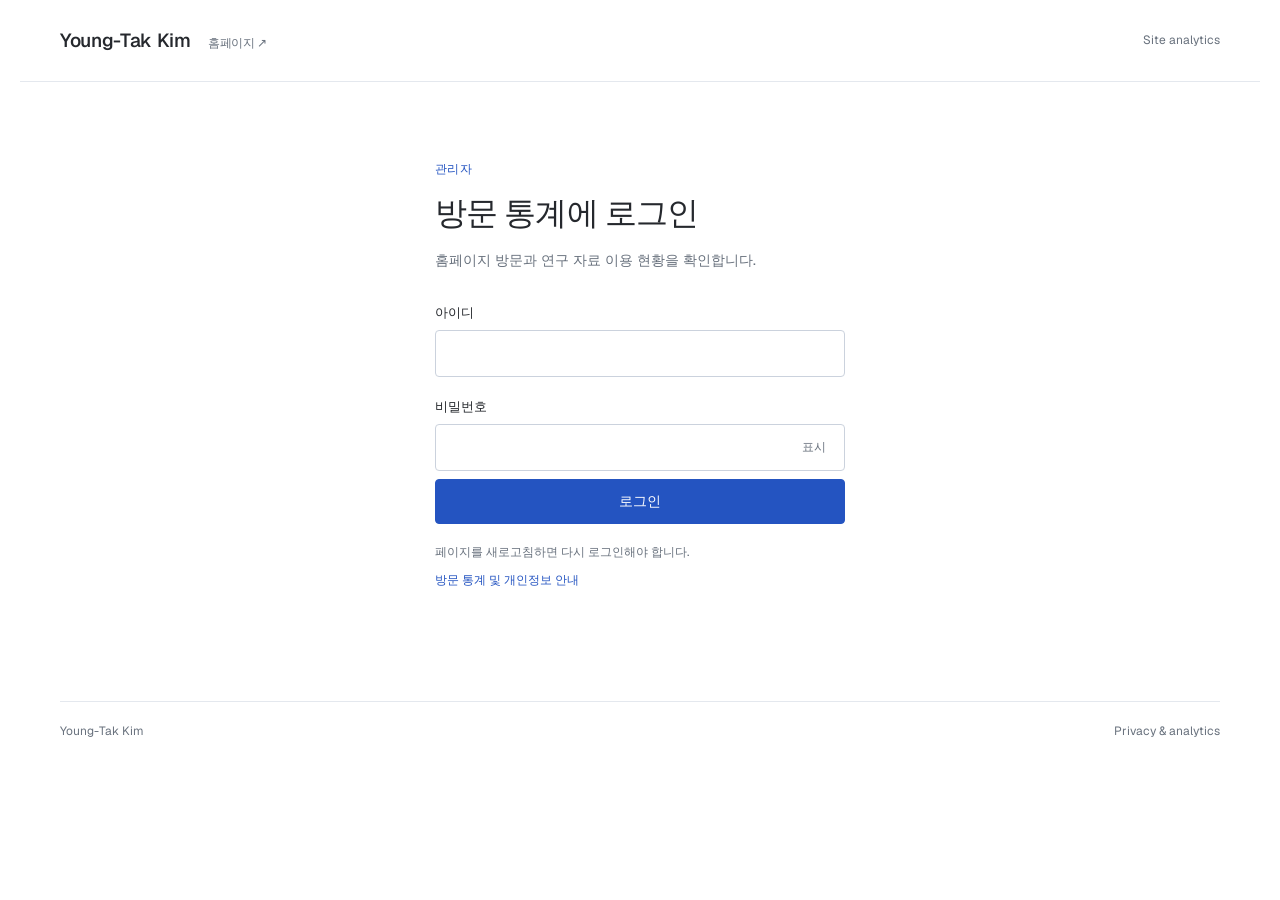
==== admin/index.html @ 55840bf1 "Add private website analytics dashboard" ====
<!doctype html>
<html lang="ko">
<head>
  <meta charset="utf-8">
  <meta name="viewport" content="width=device-width, initial-scale=1">
  <meta name="robots" content="noindex,nofollow,noarchive">
  <meta name="referrer" content="no-referrer">
  <meta name="color-scheme" content="light">
  <meta http-equiv="Content-Security-Policy" content="default-src 'self'; connect-src 'self' https://youngtak-site-analytics.wellchar512.chatgpt.site; script-src 'self'; style-src 'self'; font-src 'self'; img-src 'self' data:; base-uri 'none'; form-action 'none'">
  <title>방문 통계 — Young-Tak Kim</title>
  <link rel="icon" href="../assets/favicon.svg" type="image/svg+xml">
  <link rel="stylesheet" href="admin.css">
  <script src="admin.js" defer></script>
</head>
<body>
  <a class="skip-link" href="#main">본문으로 이동</a>
  <header class="site-header">
    <a class="site-name" href="../">Young-Tak Kim <span>홈페이지 ↗</span></a>
    <div class="header-actions"><span class="header-label">Site analytics</span><button id="logout" class="text-button" type="button" hidden>로그아웃</button></div>
  </header>
  <main id="main">
    <section id="login-panel" class="login-panel" aria-labelledby="login-title">
      <p class="eyebrow">관리자</p>
      <h1 id="login-title">방문 통계에 로그인</h1>
      <p class="login-intro">홈페이지 방문과 연구 자료 이용 현황을 확인합니다.</p>
      <form id="login-form" method="post">
        <label for="username">아이디</label>
        <input id="username" name="username" type="text" autocomplete="username" autocapitalize="none" spellcheck="false" required maxlength="100">
        <label for="password">비밀번호</label>
        <div class="password-field"><input id="password" name="password" type="password" autocomplete="current-password" required maxlength="256"><button id="toggle-password" type="button" aria-label="비밀번호 표시" aria-pressed="false">표시</button></div>
        <p id="login-message" class="status-message" role="status" aria-live="polite"></p>
        <button id="login-button" class="primary-button" type="submit" disabled>로그인</button>
      </form>
      <p class="login-note">페이지를 새로고침하면 다시 로그인해야 합니다.</p>
      <a class="privacy-link" href="../privacy/">방문 통계 및 개인정보 안내</a>
      <noscript><p class="status-message error">이 페이지를 사용하려면 JavaScript를 켜주세요.</p></noscript>
    </section>

    <section id="dashboard" class="dashboard" aria-labelledby="dashboard-title" hidden>
      <div class="dashboard-heading">
        <div><p class="eyebrow">홈페이지 이용 현황</p><h1 id="dashboard-title">방문 통계</h1><p id="range-description" class="subtle">데이터를 불러오는 중입니다.</p></div>
        <div class="dashboard-tools"><button id="refresh" type="button" class="secondary-button">새로고침</button><button id="export-csv" type="button" class="secondary-button" disabled>CSV 내보내기</button></div>
      </div>
      <div class="report-toolbar">
        <div class="range-buttons" role="group" aria-label="조회 기간"><button type="button" data-days="7" aria-pressed="false">7일</button><button type="button" data-days="30" aria-pressed="true">30일</button><button type="button" data-days="90" aria-pressed="false">90일</button></div>
        <p id="updated-at" class="subtle">모든 날짜와 시간은 UTC 기준입니다.</p>
      </div>
      <p id="dashboard-message" class="status-message" role="status" aria-live="polite"></p>
      <div class="summary-metrics" aria-label="기간 합계">
        <div><h2>페이지 조회</h2><p id="total-pageviews" class="metric-value">—</p><span>홈페이지를 연 횟수</span></div>
        <div><h2>세션</h2><p id="total-sessions" class="metric-value">—</p><span>브라우저 탭 단위 · 사람 수 아님</span></div>
        <div><h2>상호작용</h2><p id="total-interactions" class="metric-value">—</p><span>메뉴·자료 클릭 및 영상 재생</span></div>
      </div>

      <section class="chart-section" aria-labelledby="daily-heading">
        <div class="section-heading"><div><h2 id="daily-heading">일별 추이</h2><p class="subtle">해당 기간에 수집된 기록</p></div><label class="chart-select" for="chart-metric">표시<select id="chart-metric"><option value="pageviews">페이지 조회</option><option value="sessions">세션</option><option value="interactions">상호작용</option></select></label></div>
        <div id="chart-empty" class="empty-state" hidden>선택한 기간에 수집된 기록이 없습니다.</div>
        <svg id="daily-chart" viewBox="0 0 960 260" role="img" aria-labelledby="chart-title chart-description"><title id="chart-title">일별 페이지 조회</title><desc id="chart-description">데이터를 불러오는 중입니다.</desc></svg>
        <details class="daily-details"><summary>일별 숫자 보기</summary><div class="table-scroll"><table><caption class="sr-only">UTC 기준 일별 이용 통계</caption><thead><tr><th scope="col">날짜 · UTC</th><th scope="col" class="number">조회</th><th scope="col" class="number">세션</th><th scope="col" class="number">상호작용</th></tr></thead><tbody id="daily-table"></tbody></table></div></details>
      </section>

      <div class="rank-grid">
        <section class="rank-section" aria-labelledby="countries-heading"><h2 id="countries-heading">국가</h2><p class="subtle">대략적인 접속 지역</p><ol id="countries-list" class="rank-list"></ol></section>
        <section class="rank-section" aria-labelledby="regions-heading"><h2 id="regions-heading">지역</h2><p class="subtle">도시나 개인의 위치를 식별하지 않습니다.</p><ol id="regions-list" class="rank-list"></ol></section>
        <section class="rank-section" aria-labelledby="referrers-heading"><h2 id="referrers-heading">유입 경로</h2><p class="subtle">이전 페이지의 도메인만 표시</p><ol id="referrers-list" class="rank-list"></ol></section>
        <section class="rank-section" aria-labelledby="devices-heading"><h2 id="devices-heading">기기</h2><p class="subtle">기기 유형별 이용 기록</p><ol id="devices-list" class="rank-list"></ol></section>
        <section class="rank-section" aria-labelledby="browsers-heading"><h2 id="browsers-heading">브라우저</h2><p class="subtle">브라우저 종류별 이용 기록</p><ol id="browsers-list" class="rank-list"></ol></section>
        <section class="rank-section" aria-labelledby="events-heading"><h2 id="events-heading">상호작용 종류</h2><p class="subtle">실제로 발생한 클릭과 재생</p><ol id="events-list" class="rank-list"></ol></section>
      </div>

      <section class="recent-section" aria-labelledby="recent-heading">
        <div class="section-heading"><h2 id="recent-heading">최근 기록</h2><p id="recent-count" class="subtle">최대 100건</p></div>
        <div class="table-scroll" tabindex="0" role="region" aria-label="최근 이용 기록 표, 가로 스크롤 가능"><table class="recent-table"><caption class="sr-only">최근 홈페이지 이용 기록, 모든 시간 UTC</caption><thead><tr><th scope="col">시간 · UTC</th><th scope="col">종류</th><th scope="col">대상</th><th scope="col">국가 / 지역</th><th scope="col">기기</th><th scope="col">브라우저</th><th scope="col">유입</th></tr></thead><tbody id="recent-table"></tbody></table></div>
        <p id="recent-empty" class="empty-state" hidden>선택한 기간에 이용 기록이 없습니다.</p>
      </section>
      <aside class="collection-notes" aria-label="통계 안내">
        <p id="collection-start">수집 시작일 확인 중</p>
        <p id="geo-note">지역 정보는 대략적이며, 확인할 수 없는 접속은 ‘알 수 없음’으로 표시됩니다.</p>
        <p>국가·지역·유입·기기·브라우저의 숫자는 수집된 기록 수이며, 개인별 방문 횟수가 아닙니다.</p>
        <p>세션은 브라우저 탭별 임시 식별자로 집계합니다. 실제 방문자 수와 같지 않으며, 동일한 사람이 여러 세션으로 나타날 수 있습니다. 통계는 최근 90일을 대상으로 하며, 더 오래된 기록은 이후 서비스 요청에 따른 정리 작업에서 삭제됩니다.</p>
        <label class="optout-control"><input id="owner-optout" type="checkbox" checked>이 브라우저의 내 방문을 통계에서 제외</label>
        <p id="optout-note" class="subtle">로그인한 브라우저는 기본적으로 제외됩니다. 이 설정은 이 브라우저에만 적용됩니다.</p>
      </aside>
    </section>
  </main>
  <footer><span>Young-Tak Kim</span><a href="../privacy/">Privacy &amp; analytics</a></footer>
</body>
</html>
---- admin/admin.css ----
@font-face{font-family:Geist;font-style:normal;font-weight:100 900;font-display:swap;src:url('../assets/fonts/geist-latin-variable.woff2') format('woff2')}
:root{font-family:Geist,system-ui,-apple-system,'Segoe UI',sans-serif;color:#25282d;background:#fff;font-size:15px;line-height:1.65;font-synthesis:none;--blue:#2454c1;--muted:#68717d;--line:#e4e8ee;--wash:#f5f8fd;--red:#a72e3b}
*{box-sizing:border-box}body{margin:0}h1,h2,p{margin:0}h1{font-size:32px;line-height:1.3;letter-spacing:-.9px;font-weight:600}h2{font-size:18px;line-height:1.4;letter-spacing:-.35px;font-weight:600}a{color:var(--blue);text-decoration:none;text-underline-offset:4px}a:hover{text-decoration:underline}button,input,select{font:inherit}button{cursor:pointer}button:disabled{cursor:wait;opacity:.5}button,a,input,select,summary,[tabindex]{-webkit-tap-highlight-color:transparent}button:focus-visible,a:focus-visible,input:focus-visible,select:focus-visible,summary:focus-visible,[tabindex]:focus-visible{outline:2px solid var(--blue);outline-offset:3px}button,input,select{border-radius:4px}button{transition:background-color .15s,color .15s,border-color .15s}input[type=text],input[type=password]{width:100%;min-height:46px;padding:10px 12px;border:1px solid #cbd2dd;background:#fff;color:#25282d}input:focus{border-color:var(--blue)}[hidden]{display:none!important}.sr-only{position:absolute;width:1px;height:1px;margin:-1px;padding:0;overflow:hidden;clip:rect(0,0,0,0);white-space:nowrap;border:0}.skip-link{position:fixed;z-index:10;top:8px;left:16px;padding:10px 16px;background:white;transform:translateY(-160%)}.skip-link:focus{transform:none}
.site-header{max-width:1240px;margin:auto;padding:25px 40px;display:flex;justify-content:space-between;align-items:center;border-bottom:1px solid var(--line);gap:20px}.site-name{font-size:19px;font-weight:550;letter-spacing:-.35px;color:#25282d}.site-name span{font-size:12px;font-weight:400;color:var(--muted);margin-left:13px}.header-actions{display:flex;align-items:center;gap:24px}.header-label{font-size:12px;color:var(--muted)}.text-button{border:0;background:none;padding:8px 0;min-height:42px;color:var(--muted);font-size:13px}.text-button:hover{color:var(--blue)}main{max-width:1240px;margin:auto;padding:0 40px}.login-panel{max-width:410px;margin:78px auto 110px}.eyebrow{font-size:12px;font-weight:600;color:var(--blue);margin-bottom:12px;letter-spacing:.04em}.login-intro{color:var(--muted);font-size:14px;margin-top:15px;margin-bottom:30px}.login-panel form>label{display:block;font-size:13px;font-weight:550;margin:19px 0 7px}.password-field{position:relative}.password-field input{padding-right:68px}.password-field button{position:absolute;right:7px;top:4px;bottom:4px;border:0;background:transparent;font-size:12px;color:var(--muted);min-width:49px}.password-field button:hover{color:var(--blue);background:var(--wash)}.primary-button{background:var(--blue);color:#fff;border:1px solid var(--blue);padding:10px 18px;min-height:45px;font-size:14px;font-weight:550}.primary-button:hover{background:#1b439c}.login-panel .primary-button{width:100%;margin-top:8px}.login-note{color:var(--muted);font-size:12px;line-height:1.7;margin-top:18px}.privacy-link{font-size:12px;display:inline-block;margin-top:8px}.status-message{font-size:13px;line-height:1.6;min-height:21px;margin-top:14px;color:var(--muted)}.status-message:empty{margin-top:0;min-height:0}.status-message.error{color:var(--red)}
.dashboard{padding:45px 0 24px}.dashboard-heading{display:flex;justify-content:space-between;align-items:flex-end;gap:24px}.dashboard-heading .subtle{margin-top:11px}.dashboard-tools{display:flex;gap:9px;padding-bottom:2px}.secondary-button{border:1px solid #d8dfe9;background:#fff;color:#3e4857;padding:8px 14px;min-height:42px;font-size:13px}.secondary-button:hover{border-color:#a8bade;background:var(--wash)}.subtle{font-size:12px;color:var(--muted);line-height:1.6}.report-toolbar{display:flex;justify-content:space-between;align-items:center;gap:18px;margin-top:31px;padding-bottom:19px;border-bottom:1px solid var(--line)}.range-buttons{display:flex;gap:4px}.range-buttons button{min-height:37px;min-width:56px;padding:5px 13px;border:1px solid transparent;background:transparent;font-size:13px;color:var(--muted)}.range-buttons button[aria-pressed=true]{background:#edf2fc;color:var(--blue);border-color:#dee7f8;font-weight:550}.range-buttons button:hover{background:var(--wash)}.summary-metrics{display:grid;grid-template-columns:repeat(3,minmax(0,1fr));margin-top:28px;margin-bottom:40px}.summary-metrics>div{padding:0 30px;border-left:1px solid var(--line)}.summary-metrics>div:first-child{padding-left:0;border:0}.summary-metrics h2{font-size:13px;font-weight:500;color:var(--muted);letter-spacing:0}.metric-value{font-size:44px;line-height:1.2;font-weight:550;font-variant-numeric:tabular-nums;letter-spacing:-1.5px;margin-top:10px}.summary-metrics span{display:block;font-size:11px;color:var(--muted);margin-top:9px}.section-heading{display:flex;justify-content:space-between;align-items:center;gap:18px;margin-bottom:22px}.section-heading .subtle{margin-top:5px}.chart-section{padding:29px 0 24px;border-top:1px solid var(--line);border-bottom:1px solid var(--line)}.chart-select{display:flex;align-items:center;gap:10px;font-size:12px;color:var(--muted)}select{min-height:40px;padding:6px 28px 6px 10px;border:1px solid #d8dfe9;color:#3e4857;background:#fff;font-size:12px}#daily-chart{display:block;width:100%;height:auto;overflow:visible;font-family:inherit}#daily-chart .chart-grid{stroke:#e9edf3;stroke-width:1}#daily-chart .chart-axis{fill:#7b8491;font-size:11px}#daily-chart .chart-line{fill:none;stroke:var(--blue);stroke-width:2.5;stroke-linecap:round;stroke-linejoin:round}#daily-chart .chart-point{fill:var(--blue);stroke:#fff;stroke-width:1.5}#daily-chart .chart-area{fill:#2454c10a}.empty-state{padding:35px 12px;text-align:center;color:var(--muted);font-size:13px;border:1px dashed var(--line);border-radius:3px}.daily-details{margin-top:14px}.daily-details summary{font-size:12px;color:var(--blue);cursor:pointer;min-height:32px;padding:5px 0;width:fit-content}.daily-details .table-scroll{max-height:290px;margin-top:12px}.rank-grid{display:grid;grid-template-columns:repeat(3,minmax(0,1fr));column-gap:38px;margin-top:14px}.rank-section{padding:27px 0 24px;border-bottom:1px solid var(--line);min-width:0}.rank-section h2{font-size:16px}.rank-section>.subtle{min-height:19px;margin-top:6px}.rank-list{list-style:none;margin:21px 0 0;padding:0}.rank-list li+li{margin-top:14px}.rank-row{display:flex;justify-content:space-between;gap:15px;font-size:13px;line-height:1.5}.rank-name{overflow-wrap:anywhere}.rank-count{font-variant-numeric:tabular-nums;color:var(--muted);white-space:nowrap}.rank-track{height:3px;background:#f1f4f8;margin-top:6px}.rank-track span{display:block;height:100%;background:#a7bce9}.rank-list .no-data{color:var(--muted);font-size:13px;padding:3px 0}.recent-section{margin-top:35px}.recent-section .section-heading{margin-bottom:16px}.table-scroll{overflow-x:auto;overscroll-behavior-x:contain;border-bottom:1px solid var(--line)}table{width:100%;border-collapse:collapse;font-size:12px;line-height:1.6;text-align:left}th{color:var(--muted);font-weight:500;background:#f8fafc;white-space:nowrap}th,td{padding:12px 14px;border-top:1px solid var(--line);vertical-align:top}th:first-child,td:first-child{padding-left:12px}td{overflow-wrap:anywhere}.number{text-align:right;font-variant-numeric:tabular-nums}.recent-table{min-width:840px}.recent-table td:first-child{white-space:nowrap;font-variant-numeric:tabular-nums}.recent-table th:nth-child(3){min-width:115px}.recent-table td:nth-child(7){max-width:190px}.collection-notes{font-size:12px;color:var(--muted);line-height:1.8;padding:24px 0 3px;max-width:850px}.collection-notes p+p{margin-top:6px}.optout-control{display:flex;align-items:center;gap:9px;color:#485363;margin-top:18px;min-height:38px;cursor:pointer}.optout-control input{width:16px;height:16px;accent-color:var(--blue)}footer{max-width:1160px;margin:24px auto 0;border-top:1px solid var(--line);padding:20px 0 29px;display:flex;justify-content:space-between;gap:20px;color:var(--muted);font-size:12px}footer a{color:var(--muted)}
.privacy-main{max-width:780px;padding-top:57px;padding-bottom:25px}.privacy-main h1{margin-bottom:22px}.privacy-main h2{font-size:20px;margin:36px 0 13px}.privacy-main p,.privacy-main li{font-size:15px;line-height:1.8}.privacy-main p+p{margin-top:13px}.privacy-main ul{padding-left:22px}.privacy-main li+li{margin-top:9px}.privacy-main .privacy-control{margin-top:25px;padding-top:23px;border-top:1px solid var(--line)}.privacy-main .subtle{font-size:12px}.privacy-main .optout-control{font-size:14px}
.recent-table .event-target{min-width:190px;max-width:280px}.event-title{display:-webkit-box;-webkit-line-clamp:2;-webkit-box-orient:vertical;overflow:hidden}
@media(max-width:960px){.rank-grid{grid-template-columns:repeat(2,minmax(0,1fr));gap:0 30px}.dashboard-heading{align-items:flex-start}.summary-metrics>div{padding-inline:22px}footer{margin-inline:40px}.header-label{display:none}}
@media(max-width:620px){.site-header{padding:19px 22px}.site-name{font-size:17px}.site-name span{display:none}.header-actions{gap:12px}main{padding-inline:22px}.login-panel{margin:50px auto 85px}.login-panel h1{font-size:28px}.dashboard{padding-top:30px}.dashboard-heading{display:block}h1{font-size:29px}.dashboard-tools{margin-top:21px}.report-toolbar{align-items:flex-start;flex-direction:column;gap:12px;margin-top:24px}.summary-metrics{margin:25px 0 30px}.summary-metrics>div{padding-inline:13px}.summary-metrics h2{font-size:12px}.metric-value{font-size:31px;letter-spacing:-.9px}.summary-metrics span{font-size:10px;line-height:1.65}.section-heading{align-items:flex-start}.chart-section{padding-top:24px}.chart-select{gap:6px}.chart-select select{max-width:126px}.rank-grid{column-gap:23px}.rank-section{padding-top:23px}.rank-section h2{font-size:15px}.rank-section>.subtle{font-size:11px}.rank-row{font-size:12px;gap:9px}.recent-section{margin-top:28px}.recent-section .section-heading{align-items:center}.collection-notes{font-size:11px}.optout-control{align-items:flex-start}.optout-control input{margin-top:5px;flex:none}footer{margin-inline:22px;font-size:11px}.privacy-main{padding-top:35px}.privacy-main p,.privacy-main li{font-size:14px}.privacy-main h2{font-size:19px}}
@media(max-width:360px){main,.site-header{padding-inline:18px}.summary-metrics>div{padding-inline:9px}.metric-value{font-size:27px}.rank-grid{grid-template-columns:1fr}.summary-metrics span{font-size:10px}.chart-select{font-size:0}.chart-select select{font-size:12px}}
@media(prefers-reduced-motion:reduce){*,*:before,*:after{scroll-behavior:auto!important;transition:none!important;animation:none!important}}
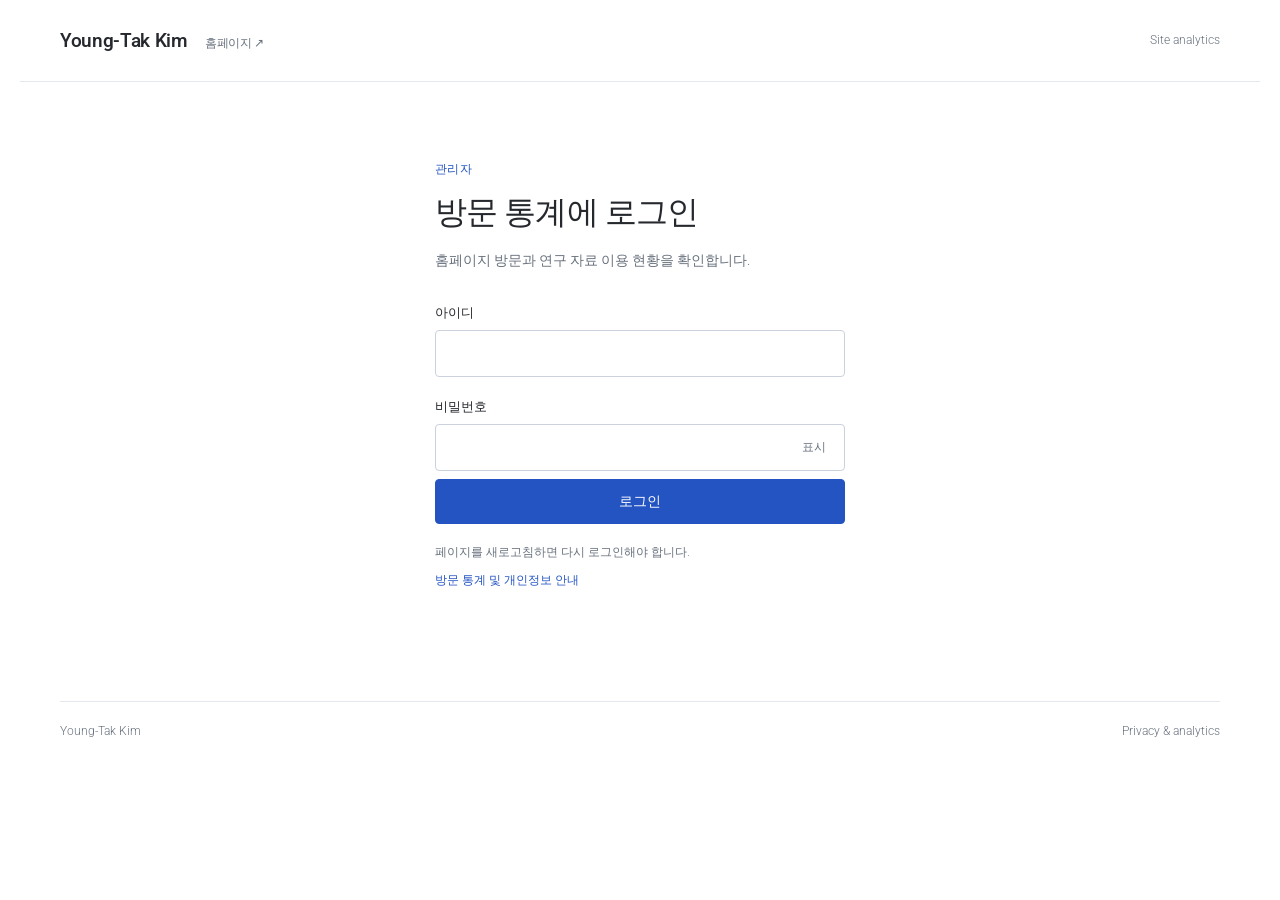
==== commit 04c4f1a4: "Use self-hosted Roboto typography inspired by reference CV" ====
--- a/admin/index.html
+++ b/admin/index.html
@@ -9,8 +9,9 @@
   <meta http-equiv="Content-Security-Policy" content="default-src 'self'; connect-src 'self' https://youngtak-site-analytics.wellchar512.chatgpt.site; script-src 'self'; style-src 'self'; font-src 'self'; img-src 'self' data:; base-uri 'none'; form-action 'none'">
   <title>방문 통계 — Young-Tak Kim</title>
   <link rel="icon" href="../assets/favicon.svg" type="image/svg+xml">
-  <link rel="stylesheet" href="admin.css">
-  <script src="admin.js" defer></script>
+  <link rel="stylesheet" href="../assets/fonts/roboto.css">
+  <link rel="stylesheet" href="admin.css?v=roboto-20261112">
+  <script src="admin.js?v=country-only-20261112" defer></script>
 </head>
 <body>
   <a class="skip-link" href="#main">본문으로 이동</a>
@@ -60,8 +61,7 @@
       </section>
 
       <div class="rank-grid">
-        <section class="rank-section" aria-labelledby="countries-heading"><h2 id="countries-heading">국가</h2><p class="subtle">대략적인 접속 지역</p><ol id="countries-list" class="rank-list"></ol></section>
-        <section class="rank-section" aria-labelledby="regions-heading"><h2 id="regions-heading">지역</h2><p class="subtle">도시나 개인의 위치를 식별하지 않습니다.</p><ol id="regions-list" class="rank-list"></ol></section>
+        <section class="rank-section" aria-labelledby="countries-heading"><h2 id="countries-heading">국가</h2><p class="subtle">접속 국가별 기록</p><ol id="countries-list" class="rank-list"></ol></section>
         <section class="rank-section" aria-labelledby="referrers-heading"><h2 id="referrers-heading">유입 경로</h2><p class="subtle">이전 페이지의 도메인만 표시</p><ol id="referrers-list" class="rank-list"></ol></section>
         <section class="rank-section" aria-labelledby="devices-heading"><h2 id="devices-heading">기기</h2><p class="subtle">기기 유형별 이용 기록</p><ol id="devices-list" class="rank-list"></ol></section>
         <section class="rank-section" aria-labelledby="browsers-heading"><h2 id="browsers-heading">브라우저</h2><p class="subtle">브라우저 종류별 이용 기록</p><ol id="browsers-list" class="rank-list"></ol></section>
@@ -70,13 +70,13 @@
 
       <section class="recent-section" aria-labelledby="recent-heading">
         <div class="section-heading"><h2 id="recent-heading">최근 기록</h2><p id="recent-count" class="subtle">최대 100건</p></div>
-        <div class="table-scroll" tabindex="0" role="region" aria-label="최근 이용 기록 표, 가로 스크롤 가능"><table class="recent-table"><caption class="sr-only">최근 홈페이지 이용 기록, 모든 시간 UTC</caption><thead><tr><th scope="col">시간 · UTC</th><th scope="col">종류</th><th scope="col">대상</th><th scope="col">국가 / 지역</th><th scope="col">기기</th><th scope="col">브라우저</th><th scope="col">유입</th></tr></thead><tbody id="recent-table"></tbody></table></div>
+        <div class="table-scroll" tabindex="0" role="region" aria-label="최근 이용 기록 표, 가로 스크롤 가능"><table class="recent-table"><caption class="sr-only">최근 홈페이지 이용 기록, 모든 시간 UTC</caption><thead><tr><th scope="col">시간 · UTC</th><th scope="col">종류</th><th scope="col">대상</th><th scope="col">국가</th><th scope="col">기기</th><th scope="col">브라우저</th><th scope="col">유입</th></tr></thead><tbody id="recent-table"></tbody></table></div>
         <p id="recent-empty" class="empty-state" hidden>선택한 기간에 이용 기록이 없습니다.</p>
       </section>
       <aside class="collection-notes" aria-label="통계 안내">
         <p id="collection-start">수집 시작일 확인 중</p>
-        <p id="geo-note">지역 정보는 대략적이며, 확인할 수 없는 접속은 ‘알 수 없음’으로 표시됩니다.</p>
-        <p>국가·지역·유입·기기·브라우저의 숫자는 수집된 기록 수이며, 개인별 방문 횟수가 아닙니다.</p>
+        <p id="geo-note">접속 국가는 호스팅에서 제공하는 정보를 사용합니다.</p>
+        <p>국가·유입·기기·브라우저의 숫자는 수집된 기록 수이며, 개인별 방문 횟수가 아닙니다.</p>
         <p>세션은 브라우저 탭별 임시 식별자로 집계합니다. 실제 방문자 수와 같지 않으며, 동일한 사람이 여러 세션으로 나타날 수 있습니다. 통계는 최근 90일을 대상으로 하며, 더 오래된 기록은 이후 서비스 요청에 따른 정리 작업에서 삭제됩니다.</p>
         <label class="optout-control"><input id="owner-optout" type="checkbox" checked>이 브라우저의 내 방문을 통계에서 제외</label>
         <p id="optout-note" class="subtle">로그인한 브라우저는 기본적으로 제외됩니다. 이 설정은 이 브라우저에만 적용됩니다.</p>
--- a/assets/fonts/roboto.css
+++ b/assets/fonts/roboto.css
@@ -0,0 +1,44 @@
+/* latin-ext */
+@font-face {
+  font-family: 'Roboto';
+  font-style: italic;
+  font-weight: 100 900;
+  font-stretch: 100%;
+  font-display: swap;
+  src: url(roboto-latin-ext-italic-variable.woff2) format('woff2');
+  unicode-range: U+0100-02BA, U+02BD-02C5, U+02C7-02CC, U+02CE-02D7, U+02DD-02FF, U+0304, U+0308, U+0329, U+1D00-1DBF, U+1E00-1E9F, U+1EF2-1EFF, U+2020, U+20A0-20AB, U+20AD-20C4, U+2113, U+2C60-2C7F, U+A720-A7FF;
+}
+
+/* latin */
+@font-face {
+  font-family: 'Roboto';
+  font-style: italic;
+  font-weight: 100 900;
+  font-stretch: 100%;
+  font-display: swap;
+  src: url(roboto-latin-italic-variable.woff2) format('woff2');
+  unicode-range: U+0000-00FF, U+0131, U+0152-0153, U+02BB-02BC, U+02C6, U+02DA, U+02DC, U+0304, U+0308, U+0329, U+2000-206F, U+20AC, U+2122, U+2191, U+2193, U+2212, U+2215, U+FEFF, U+FFFD;
+}
+
+/* latin-ext */
+@font-face {
+  font-family: 'Roboto';
+  font-style: normal;
+  font-weight: 100 900;
+  font-stretch: 100%;
+  font-display: swap;
+  src: url(roboto-latin-ext-variable.woff2) format('woff2');
+  unicode-range: U+0100-02BA, U+02BD-02C5, U+02C7-02CC, U+02CE-02D7, U+02DD-02FF, U+0304, U+0308, U+0329, U+1D00-1DBF, U+1E00-1E9F, U+1EF2-1EFF, U+2020, U+20A0-20AB, U+20AD-20C4, U+2113, U+2C60-2C7F, U+A720-A7FF;
+}
+
+/* latin */
+@font-face {
+  font-family: 'Roboto';
+  font-style: normal;
+  font-weight: 100 900;
+  font-stretch: 100%;
+  font-display: swap;
+  src: url(roboto-latin-variable.woff2) format('woff2');
+  unicode-range: U+0000-00FF, U+0131, U+0152-0153, U+02BB-02BC, U+02C6, U+02DA, U+02DC, U+0304, U+0308, U+0329, U+2000-206F, U+20AC, U+2122, U+2191, U+2193, U+2212, U+2215, U+FEFF, U+FFFD;
+}
+
--- a/admin/admin.css
+++ b/admin/admin.css
@@ -1,5 +1,4 @@
-@font-face{font-family:Geist;font-style:normal;font-weight:100 900;font-display:swap;src:url('../assets/fonts/geist-latin-variable.woff2') format('woff2')}
-:root{font-family:Geist,system-ui,-apple-system,'Segoe UI',sans-serif;color:#25282d;background:#fff;font-size:15px;line-height:1.65;font-synthesis:none;--blue:#2454c1;--muted:#68717d;--line:#e4e8ee;--wash:#f5f8fd;--red:#a72e3b}
+:root{font-family:Roboto,system-ui,-apple-system,'Segoe UI',sans-serif;color:#25282d;background:#fff;font-size:15px;font-weight:300;line-height:1.65;font-synthesis:none;--blue:#2454c1;--muted:#68717d;--line:#e4e8ee;--wash:#f5f8fd;--red:#a72e3b}
 *{box-sizing:border-box}body{margin:0}h1,h2,p{margin:0}h1{font-size:32px;line-height:1.3;letter-spacing:-.9px;font-weight:600}h2{font-size:18px;line-height:1.4;letter-spacing:-.35px;font-weight:600}a{color:var(--blue);text-decoration:none;text-underline-offset:4px}a:hover{text-decoration:underline}button,input,select{font:inherit}button{cursor:pointer}button:disabled{cursor:wait;opacity:.5}button,a,input,select,summary,[tabindex]{-webkit-tap-highlight-color:transparent}button:focus-visible,a:focus-visible,input:focus-visible,select:focus-visible,summary:focus-visible,[tabindex]:focus-visible{outline:2px solid var(--blue);outline-offset:3px}button,input,select{border-radius:4px}button{transition:background-color .15s,color .15s,border-color .15s}input[type=text],input[type=password]{width:100%;min-height:46px;padding:10px 12px;border:1px solid #cbd2dd;background:#fff;color:#25282d}input:focus{border-color:var(--blue)}[hidden]{display:none!important}.sr-only{position:absolute;width:1px;height:1px;margin:-1px;padding:0;overflow:hidden;clip:rect(0,0,0,0);white-space:nowrap;border:0}.skip-link{position:fixed;z-index:10;top:8px;left:16px;padding:10px 16px;background:white;transform:translateY(-160%)}.skip-link:focus{transform:none}
 .site-header{max-width:1240px;margin:auto;padding:25px 40px;display:flex;justify-content:space-between;align-items:center;border-bottom:1px solid var(--line);gap:20px}.site-name{font-size:19px;font-weight:550;letter-spacing:-.35px;color:#25282d}.site-name span{font-size:12px;font-weight:400;color:var(--muted);margin-left:13px}.header-actions{display:flex;align-items:center;gap:24px}.header-label{font-size:12px;color:var(--muted)}.text-button{border:0;background:none;padding:8px 0;min-height:42px;color:var(--muted);font-size:13px}.text-button:hover{color:var(--blue)}main{max-width:1240px;margin:auto;padding:0 40px}.login-panel{max-width:410px;margin:78px auto 110px}.eyebrow{font-size:12px;font-weight:600;color:var(--blue);margin-bottom:12px;letter-spacing:.04em}.login-intro{color:var(--muted);font-size:14px;margin-top:15px;margin-bottom:30px}.login-panel form>label{display:block;font-size:13px;font-weight:550;margin:19px 0 7px}.password-field{position:relative}.password-field input{padding-right:68px}.password-field button{position:absolute;right:7px;top:4px;bottom:4px;border:0;background:transparent;font-size:12px;color:var(--muted);min-width:49px}.password-field button:hover{color:var(--blue);background:var(--wash)}.primary-button{background:var(--blue);color:#fff;border:1px solid var(--blue);padding:10px 18px;min-height:45px;font-size:14px;font-weight:550}.primary-button:hover{background:#1b439c}.login-panel .primary-button{width:100%;margin-top:8px}.login-note{color:var(--muted);font-size:12px;line-height:1.7;margin-top:18px}.privacy-link{font-size:12px;display:inline-block;margin-top:8px}.status-message{font-size:13px;line-height:1.6;min-height:21px;margin-top:14px;color:var(--muted)}.status-message:empty{margin-top:0;min-height:0}.status-message.error{color:var(--red)}
 .dashboard{padding:45px 0 24px}.dashboard-heading{display:flex;justify-content:space-between;align-items:flex-end;gap:24px}.dashboard-heading .subtle{margin-top:11px}.dashboard-tools{display:flex;gap:9px;padding-bottom:2px}.secondary-button{border:1px solid #d8dfe9;background:#fff;color:#3e4857;padding:8px 14px;min-height:42px;font-size:13px}.secondary-button:hover{border-color:#a8bade;background:var(--wash)}.subtle{font-size:12px;color:var(--muted);line-height:1.6}.report-toolbar{display:flex;justify-content:space-between;align-items:center;gap:18px;margin-top:31px;padding-bottom:19px;border-bottom:1px solid var(--line)}.range-buttons{display:flex;gap:4px}.range-buttons button{min-height:37px;min-width:56px;padding:5px 13px;border:1px solid transparent;background:transparent;font-size:13px;color:var(--muted)}.range-buttons button[aria-pressed=true]{background:#edf2fc;color:var(--blue);border-color:#dee7f8;font-weight:550}.range-buttons button:hover{background:var(--wash)}.summary-metrics{display:grid;grid-template-columns:repeat(3,minmax(0,1fr));margin-top:28px;margin-bottom:40px}.summary-metrics>div{padding:0 30px;border-left:1px solid var(--line)}.summary-metrics>div:first-child{padding-left:0;border:0}.summary-metrics h2{font-size:13px;font-weight:500;color:var(--muted);letter-spacing:0}.metric-value{font-size:44px;line-height:1.2;font-weight:550;font-variant-numeric:tabular-nums;letter-spacing:-1.5px;margin-top:10px}.summary-metrics span{display:block;font-size:11px;color:var(--muted);margin-top:9px}.section-heading{display:flex;justify-content:space-between;align-items:center;gap:18px;margin-bottom:22px}.section-heading .subtle{margin-top:5px}.chart-section{padding:29px 0 24px;border-top:1px solid var(--line);border-bottom:1px solid var(--line)}.chart-select{display:flex;align-items:center;gap:10px;font-size:12px;color:var(--muted)}select{min-height:40px;padding:6px 28px 6px 10px;border:1px solid #d8dfe9;color:#3e4857;background:#fff;font-size:12px}#daily-chart{display:block;width:100%;height:auto;overflow:visible;font-family:inherit}#daily-chart .chart-grid{stroke:#e9edf3;stroke-width:1}#daily-chart .chart-axis{fill:#7b8491;font-size:11px}#daily-chart .chart-line{fill:none;stroke:var(--blue);stroke-width:2.5;stroke-linecap:round;stroke-linejoin:round}#daily-chart .chart-point{fill:var(--blue);stroke:#fff;stroke-width:1.5}#daily-chart .chart-area{fill:#2454c10a}.empty-state{padding:35px 12px;text-align:center;color:var(--muted);font-size:13px;border:1px dashed var(--line);border-radius:3px}.daily-details{margin-top:14px}.daily-details summary{font-size:12px;color:var(--blue);cursor:pointer;min-height:32px;padding:5px 0;width:fit-content}.daily-details .table-scroll{max-height:290px;margin-top:12px}.rank-grid{display:grid;grid-template-columns:repeat(3,minmax(0,1fr));column-gap:38px;margin-top:14px}.rank-section{padding:27px 0 24px;border-bottom:1px solid var(--line);min-width:0}.rank-section h2{font-size:16px}.rank-section>.subtle{min-height:19px;margin-top:6px}.rank-list{list-style:none;margin:21px 0 0;padding:0}.rank-list li+li{margin-top:14px}.rank-row{display:flex;justify-content:space-between;gap:15px;font-size:13px;line-height:1.5}.rank-name{overflow-wrap:anywhere}.rank-count{font-variant-numeric:tabular-nums;color:var(--muted);white-space:nowrap}.rank-track{height:3px;background:#f1f4f8;margin-top:6px}.rank-track span{display:block;height:100%;background:#a7bce9}.rank-list .no-data{color:var(--muted);font-size:13px;padding:3px 0}.recent-section{margin-top:35px}.recent-section .section-heading{margin-bottom:16px}.table-scroll{overflow-x:auto;overscroll-behavior-x:contain;border-bottom:1px solid var(--line)}table{width:100%;border-collapse:collapse;font-size:12px;line-height:1.6;text-align:left}th{color:var(--muted);font-weight:500;background:#f8fafc;white-space:nowrap}th,td{padding:12px 14px;border-top:1px solid var(--line);vertical-align:top}th:first-child,td:first-child{padding-left:12px}td{overflow-wrap:anywhere}.number{text-align:right;font-variant-numeric:tabular-nums}.recent-table{min-width:840px}.recent-table td:first-child{white-space:nowrap;font-variant-numeric:tabular-nums}.recent-table th:nth-child(3){min-width:115px}.recent-table td:nth-child(7){max-width:190px}.collection-notes{font-size:12px;color:var(--muted);line-height:1.8;padding:24px 0 3px;max-width:850px}.collection-notes p+p{margin-top:6px}.optout-control{display:flex;align-items:center;gap:9px;color:#485363;margin-top:18px;min-height:38px;cursor:pointer}.optout-control input{width:16px;height:16px;accent-color:var(--blue)}footer{max-width:1160px;margin:24px auto 0;border-top:1px solid var(--line);padding:20px 0 29px;display:flex;justify-content:space-between;gap:20px;color:var(--muted);font-size:12px}footer a{color:var(--muted)}
